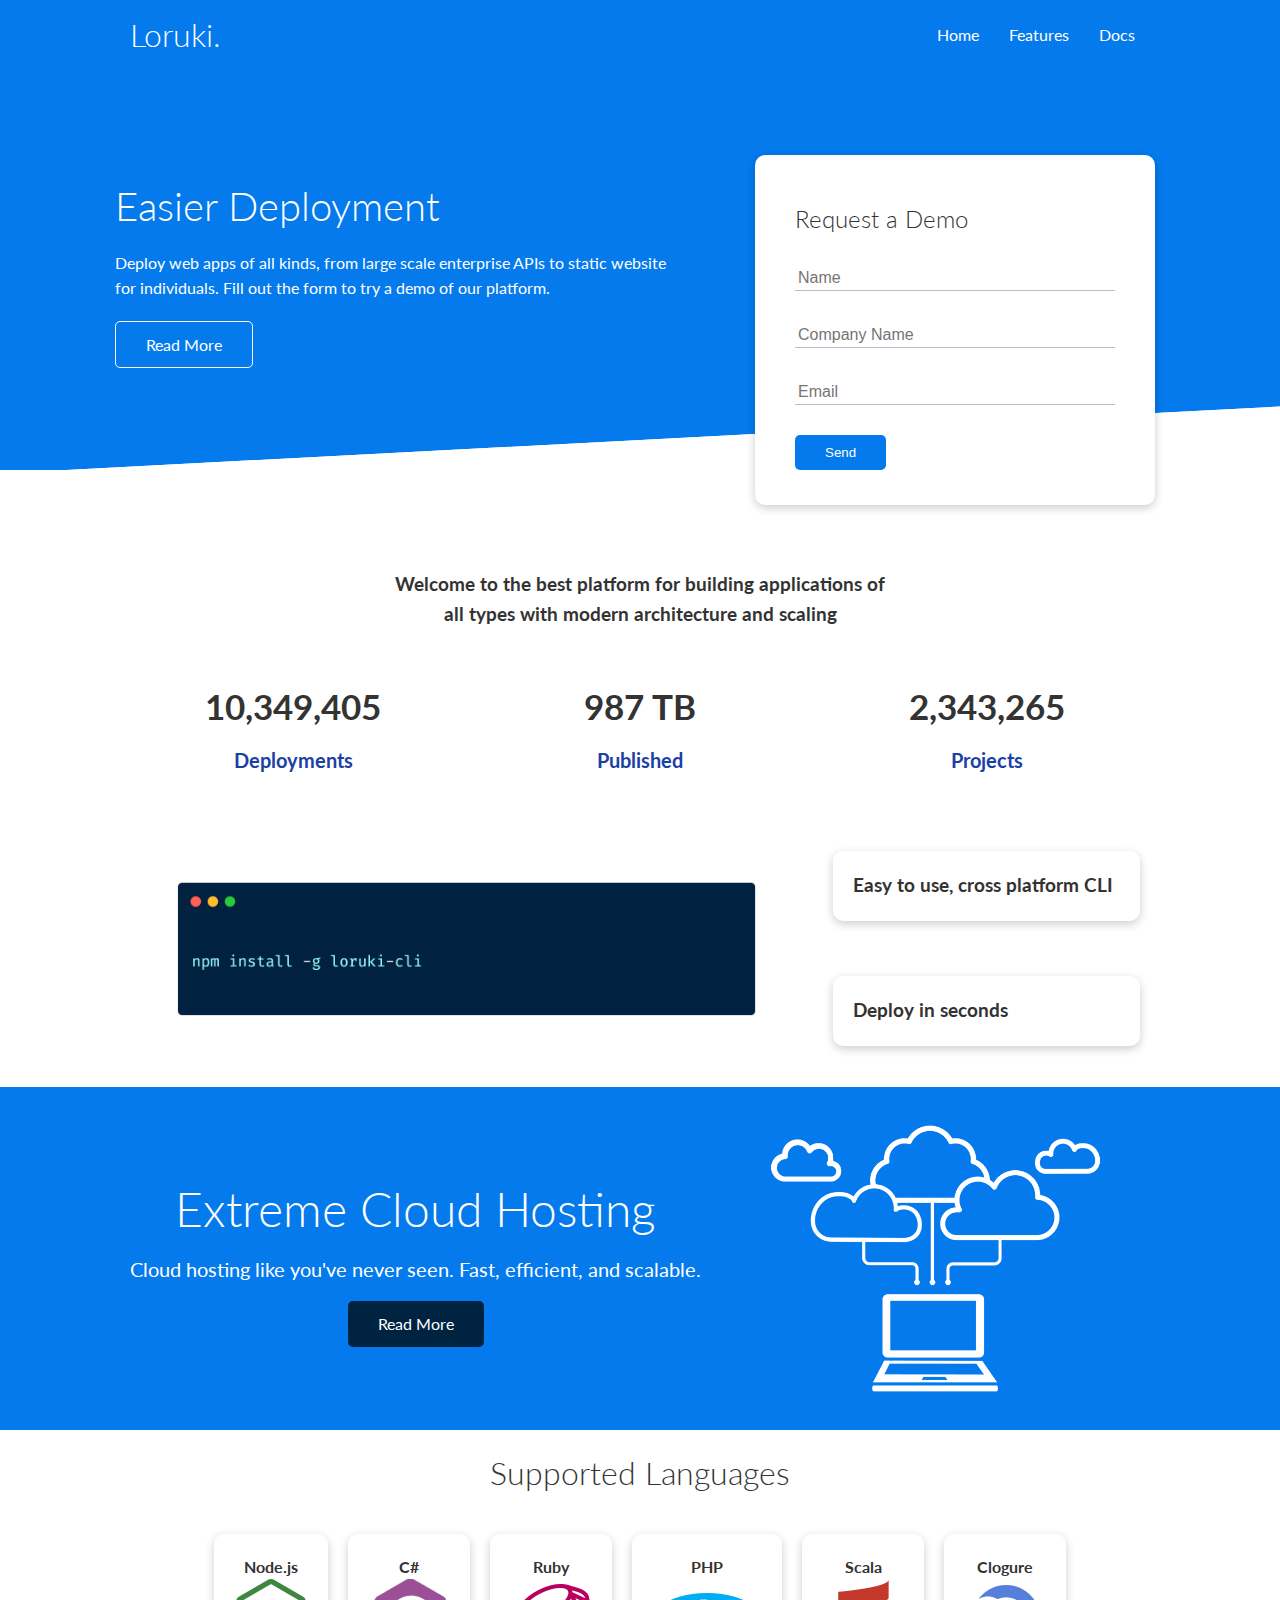
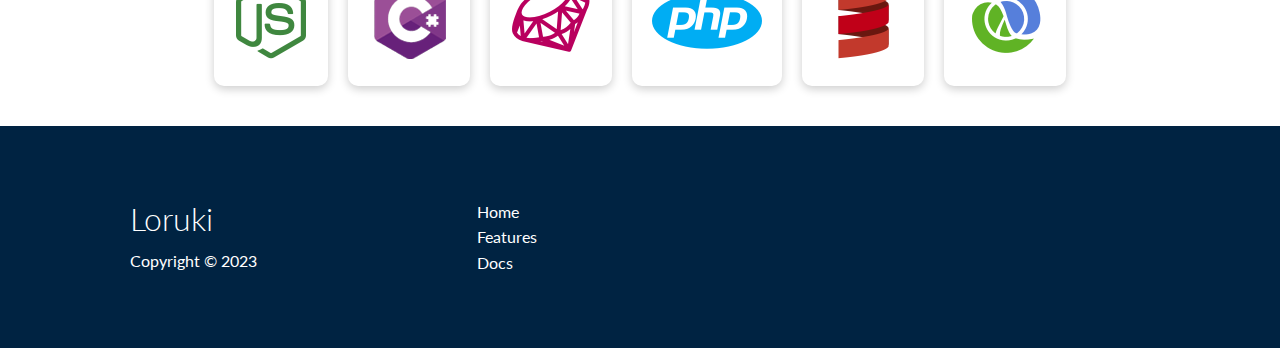
==== index.html @ 44d63866 "finished" ====
<!DOCTYPE html>
<html lang="en">
<head>
    <meta charset="UTF-8">
    <meta name="viewport" content="width=device-width, initial-scale=1.0">
    <link rel="stylesheet" href="https://cdnjs.cloudflare.com/ajax/libs/font-awesome/6.4.2/css/all.min.css" integrity="sha512-z3gLpd7yknf1YoNbCzqRKc4qyor8gaKU1qmn+CShxbuBusANI9QpRohGBreCFkKxLhei6S9CQXFEbbKuqLg0DA==" crossorigin="anonymous" referrerpolicy="no-referrer" />
    <link rel="stylesheet" href="css/utilities.css">
    <link rel="stylesheet" href="css/style.css">
    <title>Loruki | Cloud Hosting For Everyone</title>
</head>
<body>
    <!-- NavBar -->
    <div class="navbar">
        <div class="container flex">
            <h1 class="logo">Loruki.</h1>
            <nav>
                <ul>
                    <li><a href="index.html">Home</a></li>
                    <li><a href="features.html">Features</a></li>
                    <li><a href="docs.html">Docs</a></li>
                </ul>
            </nav>
        </div>
    </div>

    <!-- Showcase -->
    <section class="showcase">
        <div class="container grid">
            <div class="showcase-text">
                <h1>Easier Deployment</h1>
                <p>Deploy web apps of all kinds, from large scale enterprise APIs to static website for individuals. Fill out the form to try a demo of our platform.</p>
                <a href="features.html" class="btn btn-outline">Read More</a>
            </div>
            <div class="showcase-form card">
                <h2>Request a Demo</h2>
                <form>
                    <div class="form-control">
                        <input type="text" name="name" placeholder="Name" required>
                    </div>
                    <div class="form-control">
                        <input type="text" name="company" placeholder="Company Name" required>
                    </div>
                    <div class="form-control">
                        <input type="text" name="email" placeholder="Email" required>
                    </div>
                    <input type="submit" value="Send" class="btn btn-primary">
                </form>
            </div>
        </div>
    </section>

    <!-- Stats -->
    <section class="stats">
        <div class="container">
            <h3 class="stats-heading text-center my-1"> <!--my-1 stands for margin-y axis. vertical-->
                Welcome to the best platform for building applications of all types with modern architecture and scaling
            </h3>

            <div class="grid grid-3 text-center my-4">
                <div>
                    <i class="fas fa-server fa-3x"></i>
                    <h3>10,349,405</h3>
                    <p class="text-secondary">Deployments</p>
                </div>
                <div>
                    <i class="fas fa-upload fa-3x"></i>
                    <h3>987 TB</h3>
                    <p class="text-secondary">Published</p>
                </div>
                <div>
                    <i class="fas fa-project-diagram fa-3x"></i>
                    <h3>2,343,265</h3>
                    <p class="text-secondary">Projects</p>
                </div>
            </div>
        </div>
    </section>

    <!-- CLI -->
    <section class="cli">
        <div class="container grid">
            <img src="images/cli.png" alt="">
            <div class="card">
                <h3>Easy to use, cross platform CLI</h3>
            </div>
            <div class="card">
                <h3>Deploy in seconds</h3>
            </div>
        </div>
    </section>

    <!-- Cloud -->
    <section class="cloud bg-primary my-2 py-2">
        <div class="container grid">
            <div class="text-center">
                <h2 class="lg">Extreme Cloud Hosting</h2>
                <p class="lead my-1">Cloud hosting like you've never seen.
                    Fast, efficient, and scalable.
                </p>
                <a href="features.html" class="btn btn-dark">Read More</a>
            </div>
            <img src="images/cloud.png" alt="">
        </div>
    </section>

    <!-- Languages -->
    <section class="languages">
        <h2 class="md text-center my-2">
            Supported Languages
        </h2>
        <div class="container flex">
            <div class="card">
                <h4>Node.js</h4>
                <img src="images/logos/node.png" alt="">
            </div>
            <div class="card">
                <h4>C#</h4>
                <img src="images/logos/csharp.png" alt="">
            </div>
            <div class="card">
                <h4>Ruby</h4>
                <img src="images/logos/ruby.png" alt="">
            </div>
            <div class="card">
                <h4>PHP</h4>
                <img src="images/logos/php.png" alt="">
            </div>
            <div class="card">
                <h4>Scala</h4>
                <img src="images/logos/scala.png" alt="">
            </div>
            <div class="card">
                <h4>Clogure</h4>
                <img src="images/logos/clojure.png" alt="">
            </div>
        </div>
    </section>

    <!-- Footer -->
    <footer class="footer bg-dark py-5">
        <div class="container grid grid-3">
            <div>
                <h1>Loruki</h1>
                <p>Copyright &copy; 2023</p>
            </div>
            <nav>
                <ul>
                    <li><a href="index.html">Home</a></li>
                    <li><a href="features.html">Features</a></li>
                    <li><a href="docs.html">Docs</a></li>
                </ul>
            </nav>
            <div class="social">
                <a href="#"><i class="fab fa-github fa-2x"></i></a>
                <a href="#"><i class="fab fa-facebook fa-2x"></i></a>
                <a href="#"><i class="fab fa-instagram fa-2x"></i></a>
                <a href="#"><i class="fab fa-twitter fa-2x"></i></a>
            </div>
        </div>
    </footer>
</body>
</html>
---- css/utilities.css ----
.container {
    max-width: 1100px;
    margin: 0 auto;
    overflow: auto;
    padding: 0 40px;
}

.card {
    background-color: #fff;
    color: #333;
    border-radius: 10px;
    box-shadow: 0 3px 10px rgba(0,0,0,0.2);
    padding: 20px;
    margin: 10px;
}

.btn {
    display: inline-block;
    padding: 10px 30px;
    cursor: pointer;
    background: var(--primary-color);
    color: #fff;
    border: none;
    border-radius: 5px;
}

.btn-outline {
    background-color: transparent;
    border: 1px #fff solid;
}

.btn:hover {
    transform: scale(0.98);
}

/* Backgrounds & Colored Buttons*/
.bg-primary, 
.btn-primary {
    background-color: var(--primary-color);
    color: #fff
}

.bg-secondary, 
.btn-secondary {
    background-color: var(--secondary-color);
    color: #fff
}

.bg-dark, 
.btn-dark {
    background-color: var(--dark-color);
    color: #fff
}

.bg-light, 
.btn-light {
    background-color: var(--light-color);
    color: #333
}

.bg-primary a, 
.btn-primary a,
.bg-secondary a, 
.btn-secondary a,
.bg-dark a, 
.btn-dark a {
    color: #fff;
}

/* Text Colors */
.text-primary, 
.text-primary {
    color: var(--primary-color);
}

.text-secondary, 
.text-secondary {
    color: var(--secondary-color);
}

.text-dark, 
.text-dark {
    color: var(--dark-color);
}

.text-light, 
.text-light {
    color: var(--light-color);
}

/* Text Sizes */
.lead {
    font-size: 20px;
}

.sm {
    font-size: 1rem;
}

.md {
    font-size: 2rem;
}

.lg {
    font-size: 3rem;
}

.xl {
    font-size: 4rem;
}

.text-center {
    text-align: center;
}

/* Alert */
.alert {
    background-color: var(--light-color);
    padding: 10px 20px;
    font-weight: bold;
    margin: 15px 0;
}

.alert i {
    margin-right: 10px;
}

.alert-success {
    background-color: var(--success-color);
    color: #fff;
}

.alert-error {
    background-color: var(--error-color);
    color: #fff;
}

.flex {
    display: flex;
    justify-content: center;
    align-items: center; 
    height: 100%;
}

.grid {
    display: grid;
    grid-template-columns: repeat(2, 1fr);
    gap: 20px;
    justify-content: center;
    align-items: center;
    height: 100%;
}

.grid-3 {
    grid-template-columns: repeat(3, 1fr);
}

/* Margin */
.my-1 {
    margin: 1rem 0;
}

.my-2 {
    margin: 1.5rem 0;
}

.my-3 {
    margin: 2rem 0;
}

.my-4 {
    margin: 3rem 0;
}

.my-5 {
    margin: 4rem 0;
}

.m-1 {
    margin: 1rem;
}

.m-2 {
    margin: 1.5rem;
}

.m-3 {
    margin: 2rem;
}

.m-4 {
    margin: 3rem;
}

.m-5 {
    margin: 4rem;
}

/* Padding */
.py-1 {
    padding: 1rem 0;
}

.py-2 {
    padding: 1.5rem 0;
}

.py-3 {
    padding: 2rem 0;
}

.py-4 {
    padding: 3rem 0;
}

.py-5 {
    padding: 4rem 0;
}

.p-1 {
    padding: 1rem;
}

.p-2 {
    padding: 1.5rem;
}

.p-3 {
    padding: 2rem;
}

.p-4 {
    padding: 3rem;
}

.p-5 {
    padding: 4rem;
}
---- css/style.css ----
@import url('https://fonts.googleapis.com/css2?family=Lato:wght@300&display=swap');

:root {
    --primary-color: #047aed;
    --secondary-color: hsl(225, 71%, 38%);
    --dark-color: hsl(208, 100%, 13%);
    --light-color: #f4f4f4;
    --success-color: #5cb85c;
    --error-color: #d9534f;
}

* {
    box-sizing: border-box;
    padding: 0;
    margin: 0;
}

body {
    font-family: 'Lato', sans-serif;
    color: #333;
    line-height: 1.6;
}

ul {
    list-style-type: none;
}

a {
    text-decoration: none;
    color: #333;
}

h1, 
h2 {
    font-weight: 300;
    line-height: 1.2;
    margin: 10px 0;
}

p {
    margin: 10px 0;
}

img {
    width: 100%;
}

code, pre {
    background: #333;
    color: #fff;
    padding: 10px;
}

/* Navbar */
.navbar {
    background-color: var(--primary-color);
    color: #fff;
    height: 70px;
}

.navbar ul {
    display: flex;
}

.navbar a{
    color:#fff;
    padding: 10px;
    margin: 0 5px;
}

.navbar a:hover {
    border-bottom: 2px #fff solid;
}

.navbar .flex {
    justify-content: space-between;
}

/* Showcase */
.showcase {
    height: 400px;
    background-color: var(--primary-color);
    color: #fff;
    position: relative;
}

.showcase h1 {
    font-size: 40px;
}

.showcase p {
    margin: 20px 0;
}

.showcase .grid {
    overflow: visible;
    grid-template-columns: 55% 45%;
    gap: 30px;
}

.showcase-text {
    animation: slideInFromLeft 1s ease-in;
}

.showcase-form {
    position: relative;
    top: 60px;
    height: 350px;
    width: 400px;
    padding: 40px;
    z-index: 100;
    justify-self: flex-end;
    animation: slideInFromRight 1s ease-in;
}

.showcase-form .form-control {
    margin: 30px 0;
}

.showcase-form input[type='text'], 
.showcase-form input[type='email'] {
    border: 0;
    border-bottom: 1px solid #b4becb;
    width: 100%;
    padding: 3px;
    font-size: 16px;
}

.showcase-form input:focus {
    outline: none;
}

.showcase::before,
.showcase::after {
    content: '';
    position: absolute; /*positioned absolute within the Showcase's relative position.*/
    height: 100px;
    bottom: -70px;
    right: 0;
    left: 0;
    background: #fff;
    transform: skewY(-3deg);
    -webkit-transform: skewY(-3deg); /*chrome and safari*/
    -moz-transform: skewY(-3deg); /*mozilla*/
    -ms-transform: skewY(-3deg); /*microsoft*/
}

/* Stats */
.stats {
    padding-top: 100px;
    animation: slideInFromBottom 1s ease-in;
}

.stats-heading {
    max-width: 500px;
    margin: auto;
}

.stats .grid h3 {
    font-size: 35px;
}

.stats .grid p {
    font-size: 20px;
    font-weight: bold;
}

/* CLI */
.cli .grid {
    grid-template-columns: repeat(3, 1fr);
    grid-template-rows: repeat(2, 1fr);
}

.cli .grid > *:first-child { /* whatever is the first child */
    grid-column: 1 / span 2;
    grid-row: 1 / span 2;
}

/* Cloud */
.cloud .grid {
    grid-template-columns: 4fr 3fr;
}

/* Languages */

.languages .flex {
    flex-wrap: wrap;
}

.languages .card {
    text-align: center;
    margin: 18px 10px 40px;
    transition: transform 0.2s ease-in;
}

.langauges .card h4 {
    font-size: 20px;
    margin-bottom: 10px;
}

.languages .card:hover {
    transform: translateY(-15px);
}

/* Features */

.features-head img,
.docs-head img {
    width: 200px;
    justify-self: flex-end
}

.features-sub-head img {
    width: 300px;
    justify-self: flex-end;
}

.features-main .card > i {
    margin-right: 20px;
}

.features-main .grid {
    padding: 30px;
}

.features-main .grid > *:first-child {
    grid-column: 1 / span 3;
}

.features-main .grid > *:nth-child(2) {
    grid-column: 1 / span 2;
}

/* Docs */
.docs-main h3 {
    margin: 20px 0;
}

.docs-main .grid {
    grid-template-columns: 1fr 2fr;
    align-items: flex-start;
}

.docs-main nav li {
    font-size: 17px;
    padding-bottom: 5px;
    margin-bottom: 5px;
    border-bottom: 1px #ccc solid;
}

.docs-main a:hover {
    font-weight: bold;
}

/* Footer */

.footer .social a{
    margin: 0 10px;
}

/* Animations */
@keyframes slideInFromLeft {
    0% {
        transform: translateX(-100%)
    }

    100% {
        transform: translateX(0)
    }
}

@keyframes slideInFromRight {
    0% {
        transform: translateX(100%)
    }

    100% {
        transform: translateX(0)
    }
}

@keyframes slideInFromTop {
    0% {
        transform: translateY(-100%)
    }

    100% {
        transform: translateY(0)
    }
}

@keyframes slideInFromBottom {
    0% {
        transform: translateY(100%)
    }

    100% {
        transform: translateY(0)
    }
}

/* Tablets and Under */
@media(max-width: 768px) {
    .grid,
    .showcase .grid,
    .stats .grid,
    .cli .grid,
    .cloud .grid,
    .features-main .grid,
    .docs-main .grid {
        grid-template-columns: 1fr;
        grid-template-rows: 1fr;
    }

    .showcase {
        height: auto;
    }

    .showcase-text {
        text-align: center;
        margin-top: 40px;
        animation: slideInFromTop 1s ease-in;
    }

    .showcase-form {
        justify-self: center;
        margin: auto;
        animation: slideInFromBottom 1s ease-in;
    }

    .cli .grid > *:first-child { /* whatever is the first child */
        grid-column: 1;
        grid-row: 1;
    }

    .features-head,
    .features-sub-head,
    .docs-head {
        text-align: center;
    }

    .features-head img,
    .features-sub-head img,
    .docs-head img {
        justify-self: center;
    }

    .features-main .grid > *:first-child,
    .features-main .grid > *:nth-child(2) {
        grid-column: 1;
    }
}

/* Mobile */
@media(max-width: 500px) {
    .navbar {
        height: 110px;
    }

    .navbar .flex {
        flex-direction: column;
    }

    .navbar ul {
        padding: 10px;
        background-color: rgba(0,0,0,0.1)
    }
}
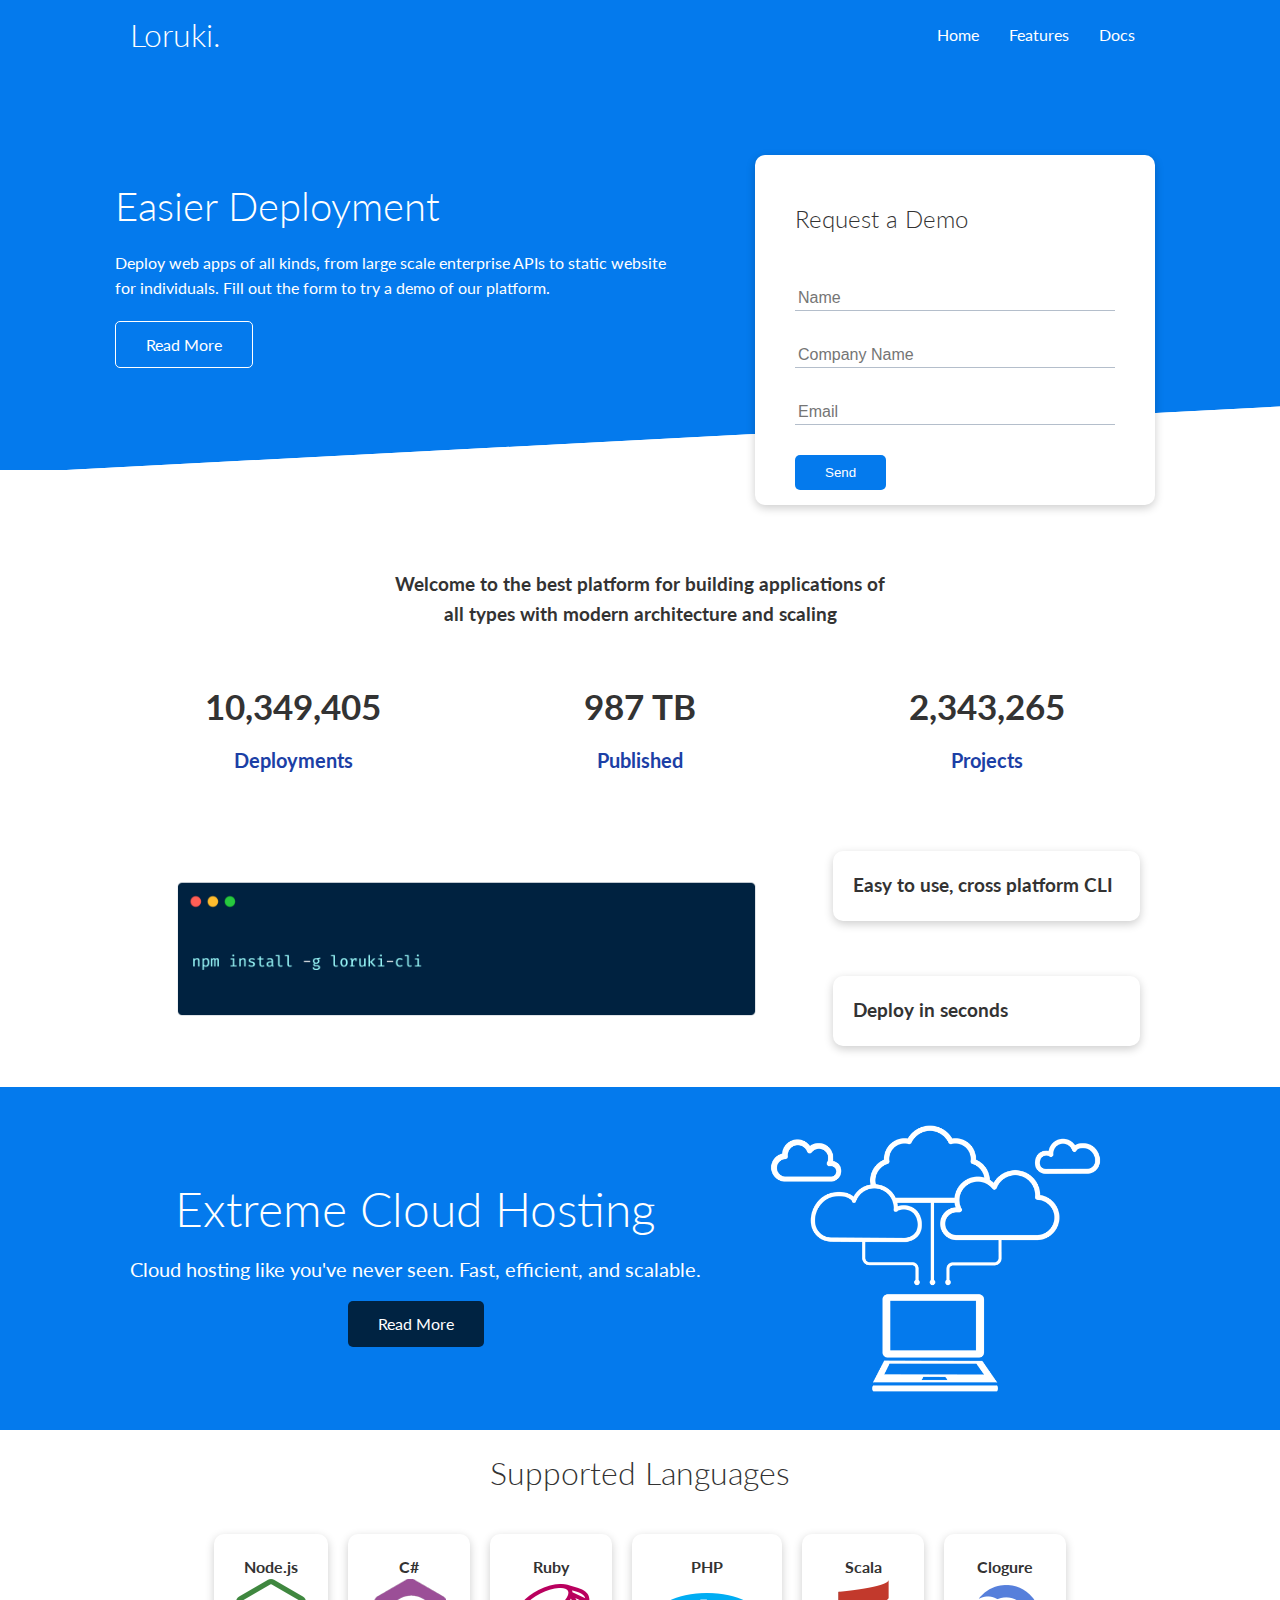
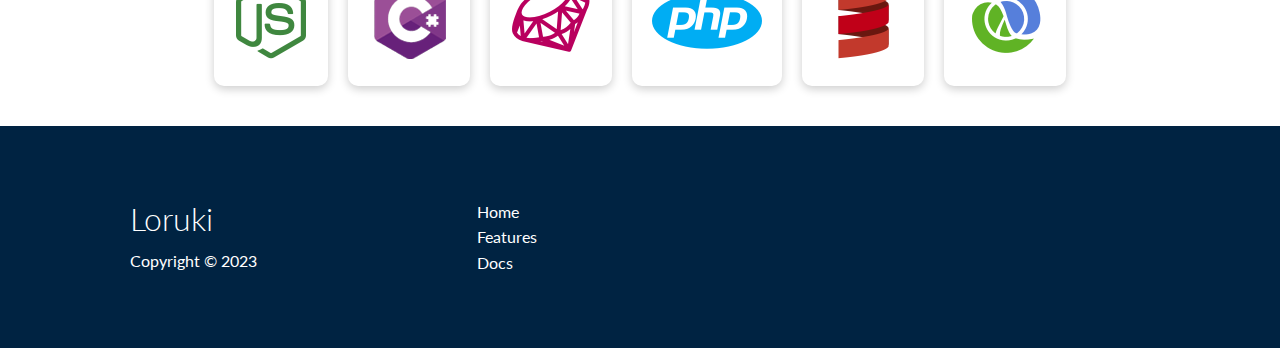
==== commit 7a12fd21: "netlify adds" ====
--- a/index.html
+++ b/index.html
@@ -33,7 +33,11 @@
             </div>
             <div class="showcase-form card">
                 <h2>Request a Demo</h2>
-                <form>
+                <form name="contact" method="POST" data-netlify="true" netlify-honeypot="bot-field">
+                    <input type="hidden" name="form-name" value="contact">
+                    <p class="hidden">
+                        <label>Don't fill this out if you're human: <input name="bot-field" /></label>
+                    </p>
                     <div class="form-control">
                         <input type="text" name="name" placeholder="Name" required>
                     </div>
--- a/css/style.css
+++ b/css/style.css
@@ -49,6 +49,11 @@
     background: #333;
     color: #fff;
     padding: 10px;
+}
+
+.hidden {
+    visibility: hidden;
+    height: 0;
 }
 
 /* Navbar */
